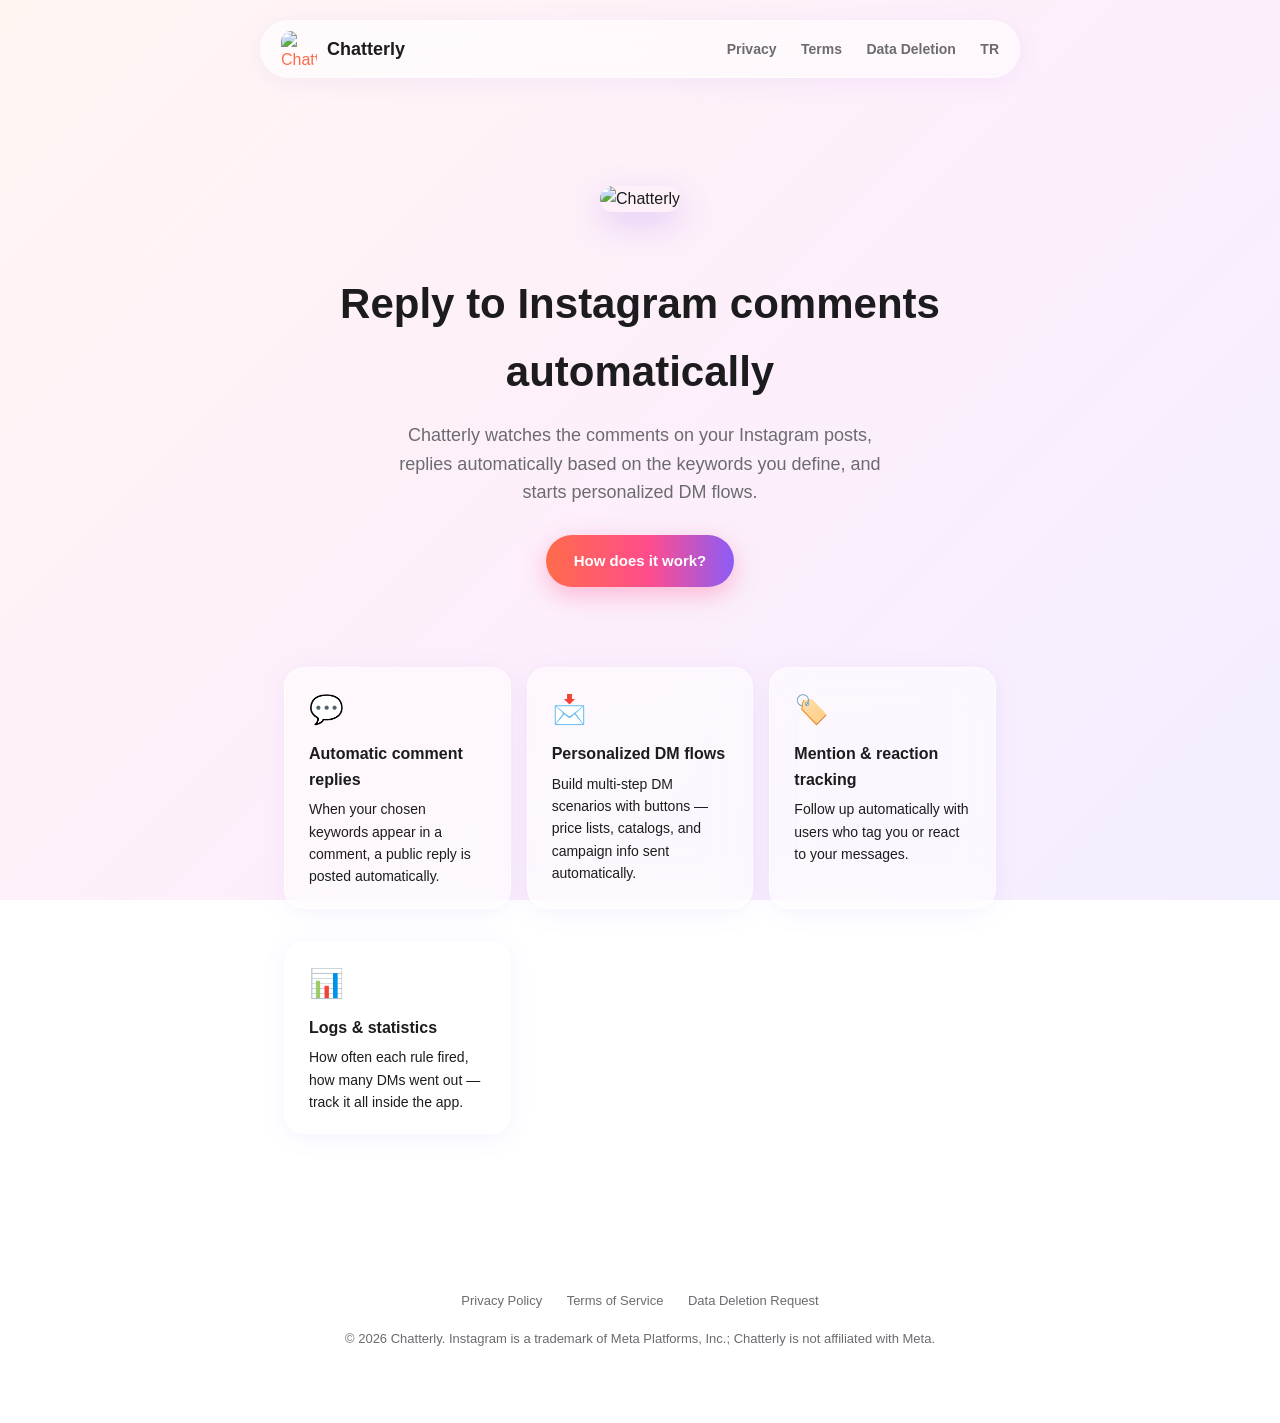
==== en/index.html @ 938fd7c6 "Sitenin Ingilizce surumunu ekle (/en/), sayfalara TR/EN gecis linki ve hreflang ekle Co-Authored-By:" ====
<!doctype html>
<html lang="en">
<head>
<meta charset="UTF-8">
<meta name="viewport" content="width=device-width, initial-scale=1.0">
<title>Chatterly — Instagram Comment & DM Automation</title>
<meta name="description" content="Reply to Instagram comments automatically and send automated DMs. Connect your Instagram Business account to automation in minutes with Chatterly.">
<link rel="alternate" hreflang="tr" href="https://chatterly.live/index.html">
<link rel="alternate" hreflang="en" href="https://chatterly.live/en/index.html">
<link rel="stylesheet" href="../styles.css">
</head>
<body>
<header>
  <div class="header-inner">
    <a class="logo" href="index.html"><img src="../logo.png" alt="Chatterly"><span class="logo-text">Chatterly</span></a>
    <nav>
      <a href="privacy.html">Privacy</a>
      <a href="terms.html">Terms</a>
      <a href="data-deletion.html">Data Deletion</a>
      <a href="../index.html">TR</a>
    </nav>
  </div>
</header>

<main>
  <section class="hero">
    <img src="../logo.png" alt="Chatterly" class="hero-logo">
    <h1>Reply to Instagram comments<br>automatically</h1>
    <p class="subtitle">Chatterly watches the comments on your Instagram posts, replies automatically based on the keywords you define, and starts personalized DM flows.</p>
    <div class="cta-row">
      <a class="btn btn-primary" href="#features">How does it work?</a>
    </div>
  </section>

  <section id="features" class="features">
    <div class="card">
      <div class="feature-icon">💬</div>
      <div class="feature-title">Automatic comment replies</div>
      <div class="feature-desc">When your chosen keywords appear in a comment, a public reply is posted automatically.</div>
    </div>
    <div class="card">
      <div class="feature-icon">📩</div>
      <div class="feature-title">Personalized DM flows</div>
      <div class="feature-desc">Build multi-step DM scenarios with buttons — price lists, catalogs, and campaign info sent automatically.</div>
    </div>
    <div class="card">
      <div class="feature-icon">🏷️</div>
      <div class="feature-title">Mention & reaction tracking</div>
      <div class="feature-desc">Follow up automatically with users who tag you or react to your messages.</div>
    </div>
    <div class="card">
      <div class="feature-icon">📊</div>
      <div class="feature-title">Logs & statistics</div>
      <div class="feature-desc">How often each rule fired, how many DMs went out — track it all inside the app.</div>
    </div>
  </section>
</main>

<footer>
  <div class="footer-inner">
    <div>
      <a href="privacy.html">Privacy Policy</a>
      <a href="terms.html">Terms of Service</a>
      <a href="data-deletion.html">Data Deletion Request</a>
    </div>
    <p class="copyright">© 2026 Chatterly. Instagram is a trademark of Meta Platforms, Inc.; Chatterly is not affiliated with Meta.</p>
  </div>
</footer>
</body>
</html>
---- styles.css ----
:root {
  --gradient-bg: linear-gradient(135deg, #FFF6F2 0%, #FDEFFB 50%, #F3EEFF 100%);
  --gradient-brand: linear-gradient(90deg, #FF6B4A 0%, #FF4D8D 55%, #8B5CF6 100%);
  --glass-bg: rgba(255, 255, 255, 0.55);
  --glass-border: rgba(255, 255, 255, 0.6);
  --text: #1C1C1E;
  --text-muted: #6B6B70;
  --primary: #FF6B4A;
  --radius: 20px;
  --max-width: 760px;
}

* { box-sizing: border-box; }

html, body {
  margin: 0;
  min-height: 100%;
  background: var(--gradient-bg);
  background-attachment: fixed;
}

body {
  font-family: -apple-system, BlinkMacSystemFont, "Segoe UI", Roboto, Helvetica, Arial, sans-serif;
  color: var(--text);
  line-height: 1.6;
}

header {
  padding: 20px 24px;
}

.header-inner {
  max-width: var(--max-width);
  margin: 0 auto;
  display: flex;
  align-items: center;
  justify-content: space-between;
  padding: 10px 20px;
  background: var(--glass-bg);
  border: 1px solid var(--glass-border);
  border-radius: 999px;
  backdrop-filter: blur(20px);
  -webkit-backdrop-filter: blur(20px);
  box-shadow: 0 4px 24px rgba(139, 92, 246, 0.08);
}

.logo {
  display: flex;
  align-items: center;
  gap: 10px;
  text-decoration: none;
}

.logo img {
  width: 36px;
  height: 36px;
  border-radius: 10px;
  display: block;
}

.logo-text {
  font-weight: 700;
  font-size: 18px;
  color: var(--text);
}

nav a {
  color: var(--text-muted);
  text-decoration: none;
  font-size: 14px;
  margin-left: 20px;
  font-weight: 600;
}

nav a:hover { color: var(--primary); }

main {
  max-width: var(--max-width);
  margin: 0 auto;
  padding: 48px 24px 80px;
}

h1 { font-size: 32px; font-weight: 700; margin-bottom: 8px; }
h2 { font-size: 22px; font-weight: 700; margin-top: 40px; margin-bottom: 12px; }
h3 { font-size: 17px; font-weight: 600; margin-top: 24px; margin-bottom: 8px; }
p, li { color: var(--text-muted); font-size: 15px; }
p { margin-bottom: 16px; }
ul { padding-left: 20px; }
li { margin-bottom: 8px; }

.updated { font-size: 13px; color: var(--text-muted); margin-bottom: 32px; }

.card {
  background: var(--glass-bg);
  border: 1px solid var(--glass-border);
  border-radius: var(--radius);
  padding: 20px 24px;
  margin-bottom: 16px;
  backdrop-filter: blur(20px);
  -webkit-backdrop-filter: blur(20px);
  box-shadow: 0 4px 24px rgba(139, 92, 246, 0.08);
}

a { color: var(--primary); }

footer {
  padding: 32px 24px;
  text-align: center;
}

footer .footer-inner {
  max-width: var(--max-width);
  margin: 0 auto;
  background: var(--glass-bg);
  border: 1px solid var(--glass-border);
  border-radius: var(--radius);
  padding: 24px;
  backdrop-filter: blur(20px);
  -webkit-backdrop-filter: blur(20px);
}
footer a { color: var(--text-muted); text-decoration: none; font-size: 13px; margin: 0 10px; }
footer a:hover { color: var(--primary); }
footer .copyright { font-size: 13px; color: var(--text-muted); margin-top: 16px; }

/* Landing page specific */
.hero {
  text-align: center;
  padding: 40px 0 32px;
}

.hero-logo {
  width: 96px;
  height: 96px;
  border-radius: 24px;
  margin-bottom: 24px;
  box-shadow: 0 12px 32px rgba(139, 92, 246, 0.25);
}

.hero h1 { font-size: 42px; }
.hero p.subtitle { font-size: 18px; margin: 16px auto 28px; max-width: 520px; color: var(--text-muted); }

.cta-row { display: flex; gap: 12px; justify-content: center; flex-wrap: wrap; }

.btn {
  display: inline-block;
  padding: 14px 28px;
  border-radius: 999px;
  font-weight: 600;
  font-size: 15px;
  text-decoration: none;
}

.btn-primary {
  background: var(--gradient-brand);
  color: #fff;
  box-shadow: 0 8px 24px rgba(255, 77, 141, 0.35);
}
.btn-primary:hover { opacity: 0.92; }

.features {
  display: grid;
  grid-template-columns: repeat(auto-fit, minmax(200px, 1fr));
  gap: 16px;
  margin-top: 48px;
}

.feature-icon { font-size: 28px; margin-bottom: 8px; }
.feature-title { font-weight: 700; font-size: 16px; margin-bottom: 6px; color: var(--text); }
.feature-desc { font-size: 14px; }

@media (max-width: 480px) {
  .header-inner { flex-direction: column; gap: 12px; border-radius: 24px; }
  nav a { margin: 0 10px; }
}
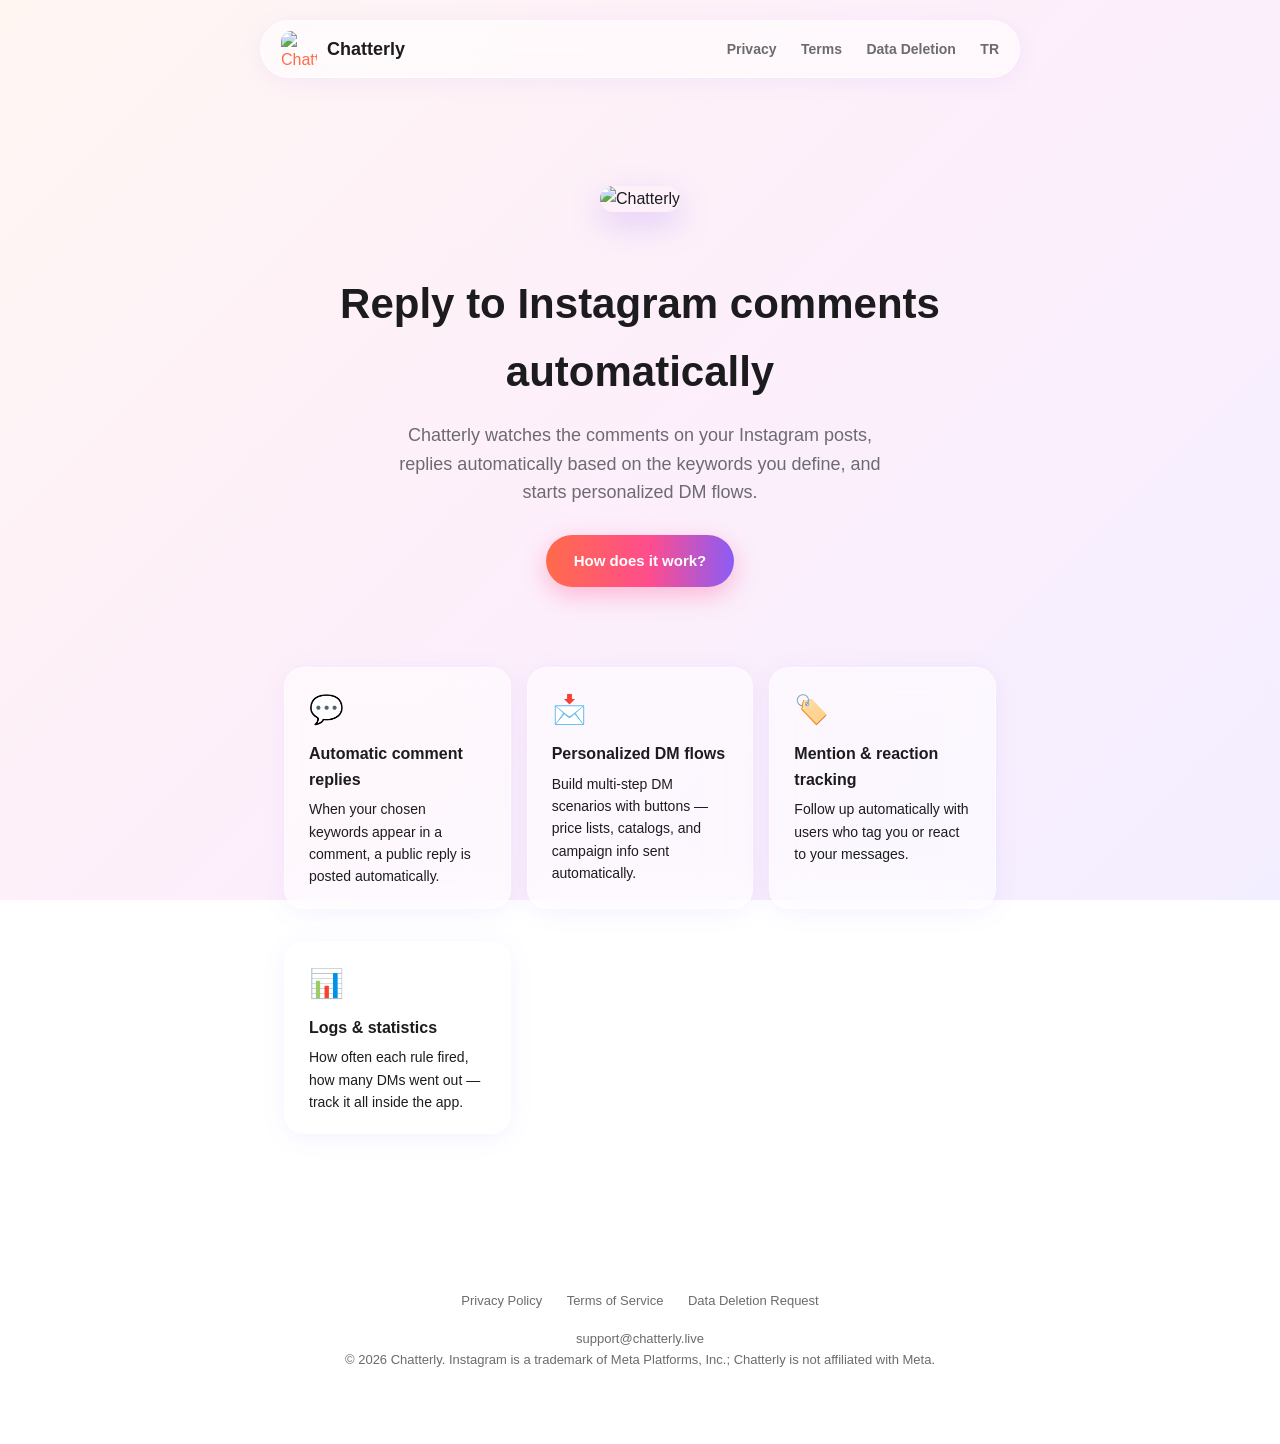
==== commit 36262ae6: "Kisisel e-postayi kaldir, iletisim adresini support@chatterly.live yap Co-Authored-By: Claude Fable " ====
--- a/en/index.html
+++ b/en/index.html
@@ -7,6 +7,7 @@
 <meta name="description" content="Reply to Instagram comments automatically and send automated DMs. Connect your Instagram Business account to automation in minutes with Chatterly.">
 <link rel="alternate" hreflang="tr" href="https://chatterly.live/index.html">
 <link rel="alternate" hreflang="en" href="https://chatterly.live/en/index.html">
+<link rel="icon" type="image/png" href="/favicon.png">
 <link rel="stylesheet" href="../styles.css">
 </head>
 <body>
@@ -63,7 +64,7 @@
       <a href="terms.html">Terms of Service</a>
       <a href="data-deletion.html">Data Deletion Request</a>
     </div>
-    <p class="copyright">© 2026 Chatterly. Instagram is a trademark of Meta Platforms, Inc.; Chatterly is not affiliated with Meta.</p>
+    <p class="copyright"><a href="mailto:support@chatterly.live">support@chatterly.live</a><br>© 2026 Chatterly. Instagram is a trademark of Meta Platforms, Inc.; Chatterly is not affiliated with Meta.</p>
   </div>
 </footer>
 </body>
